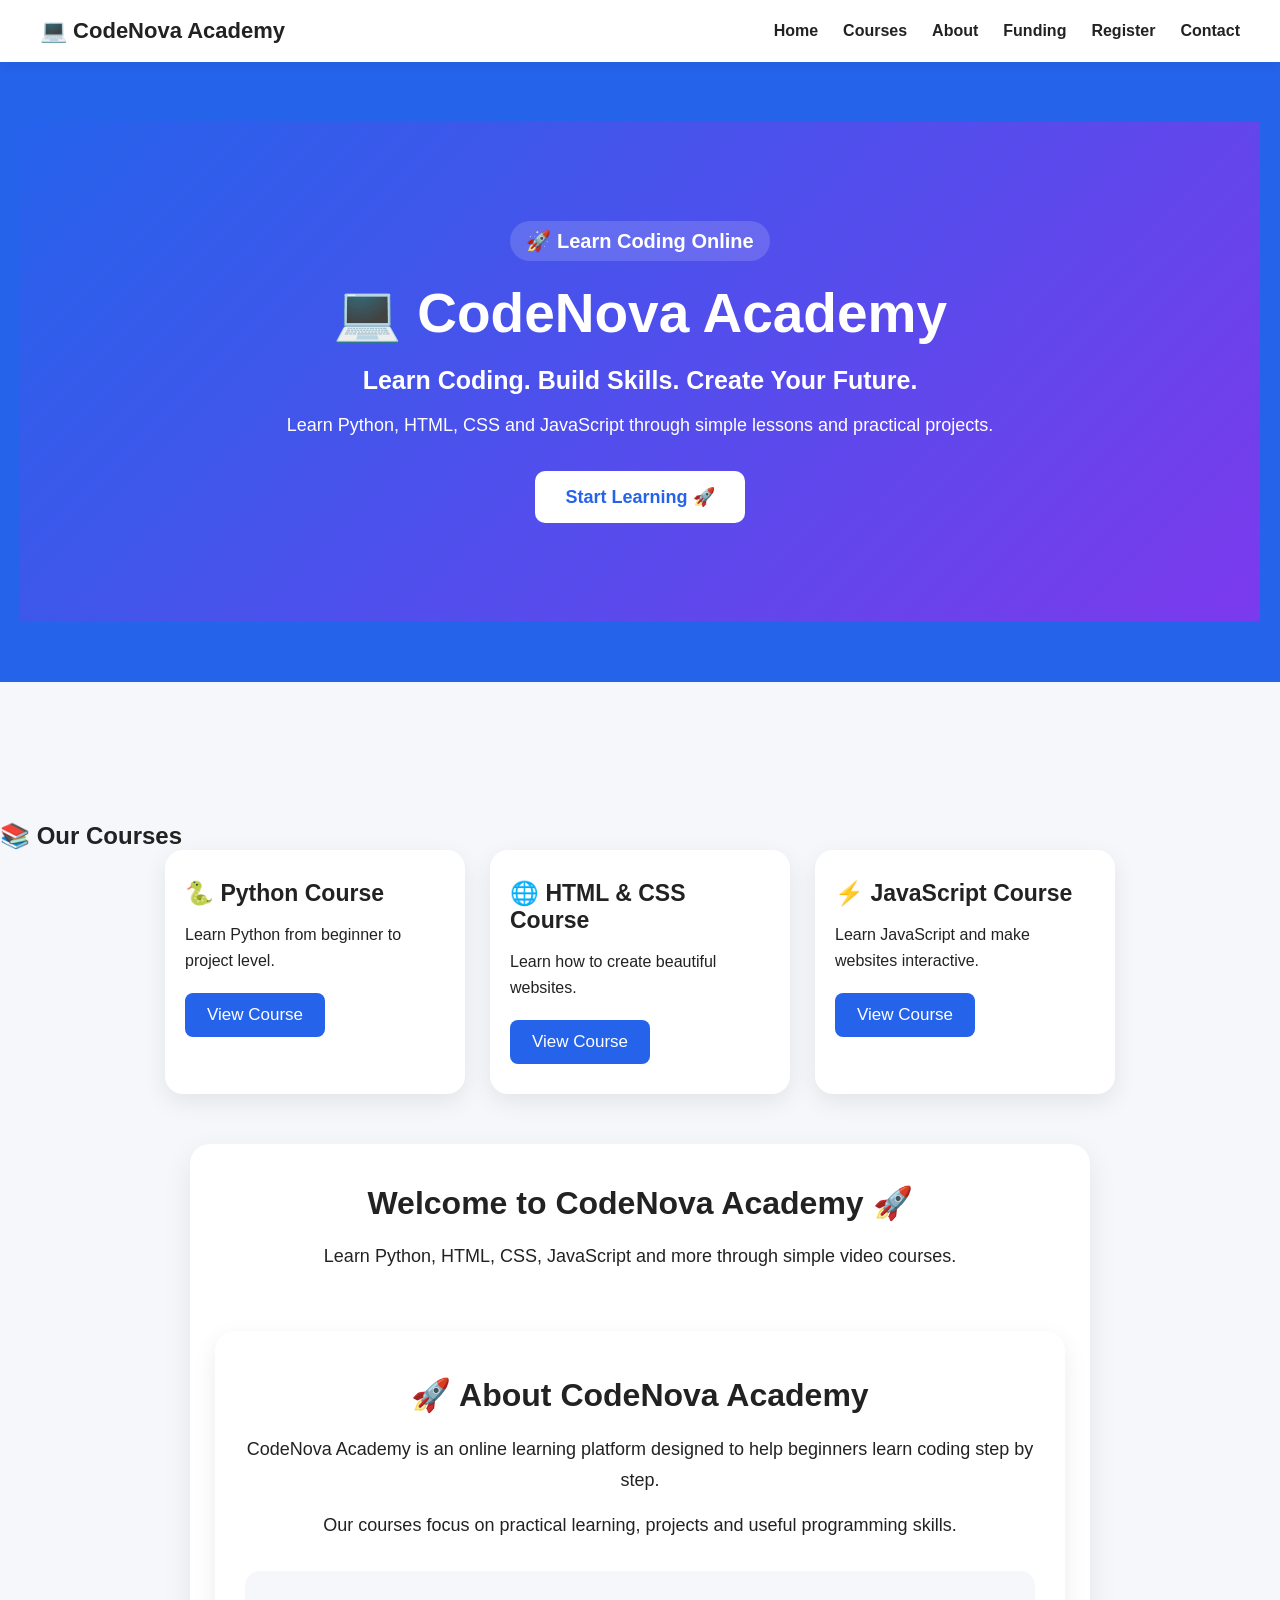
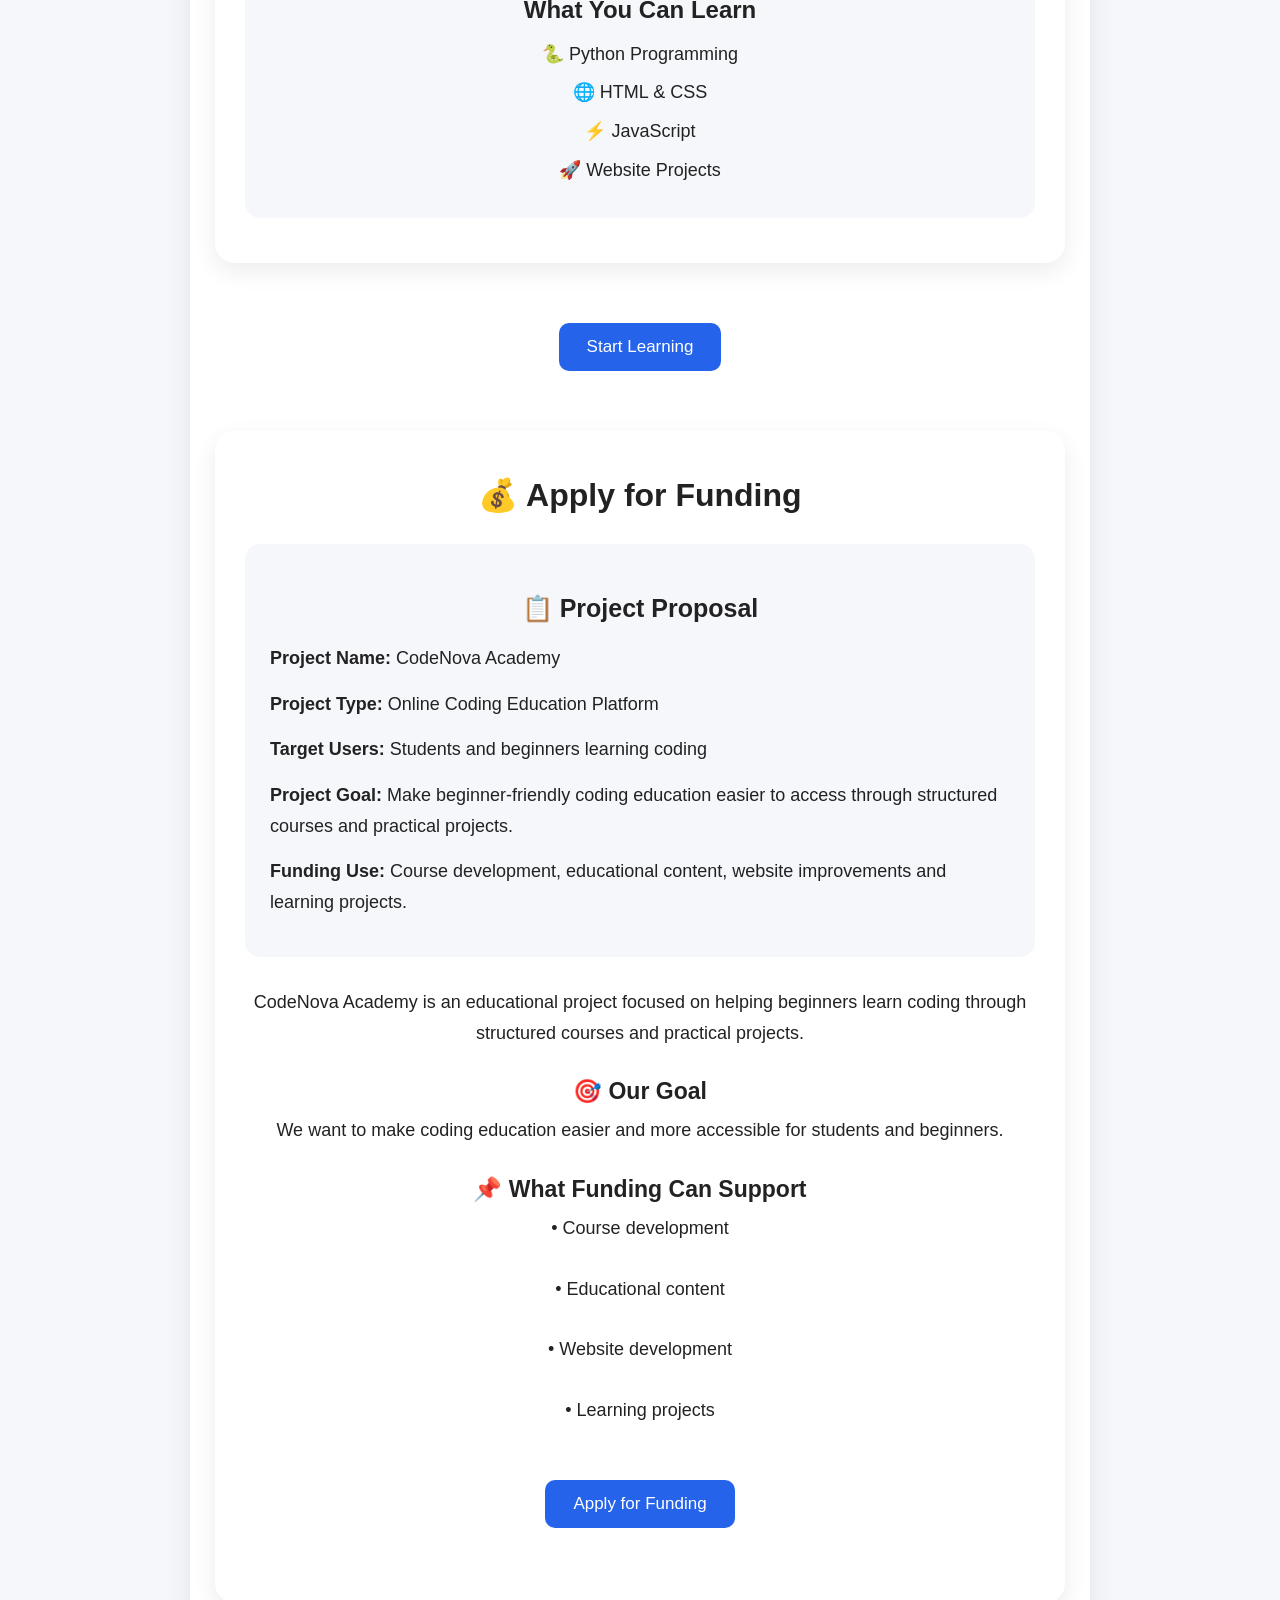
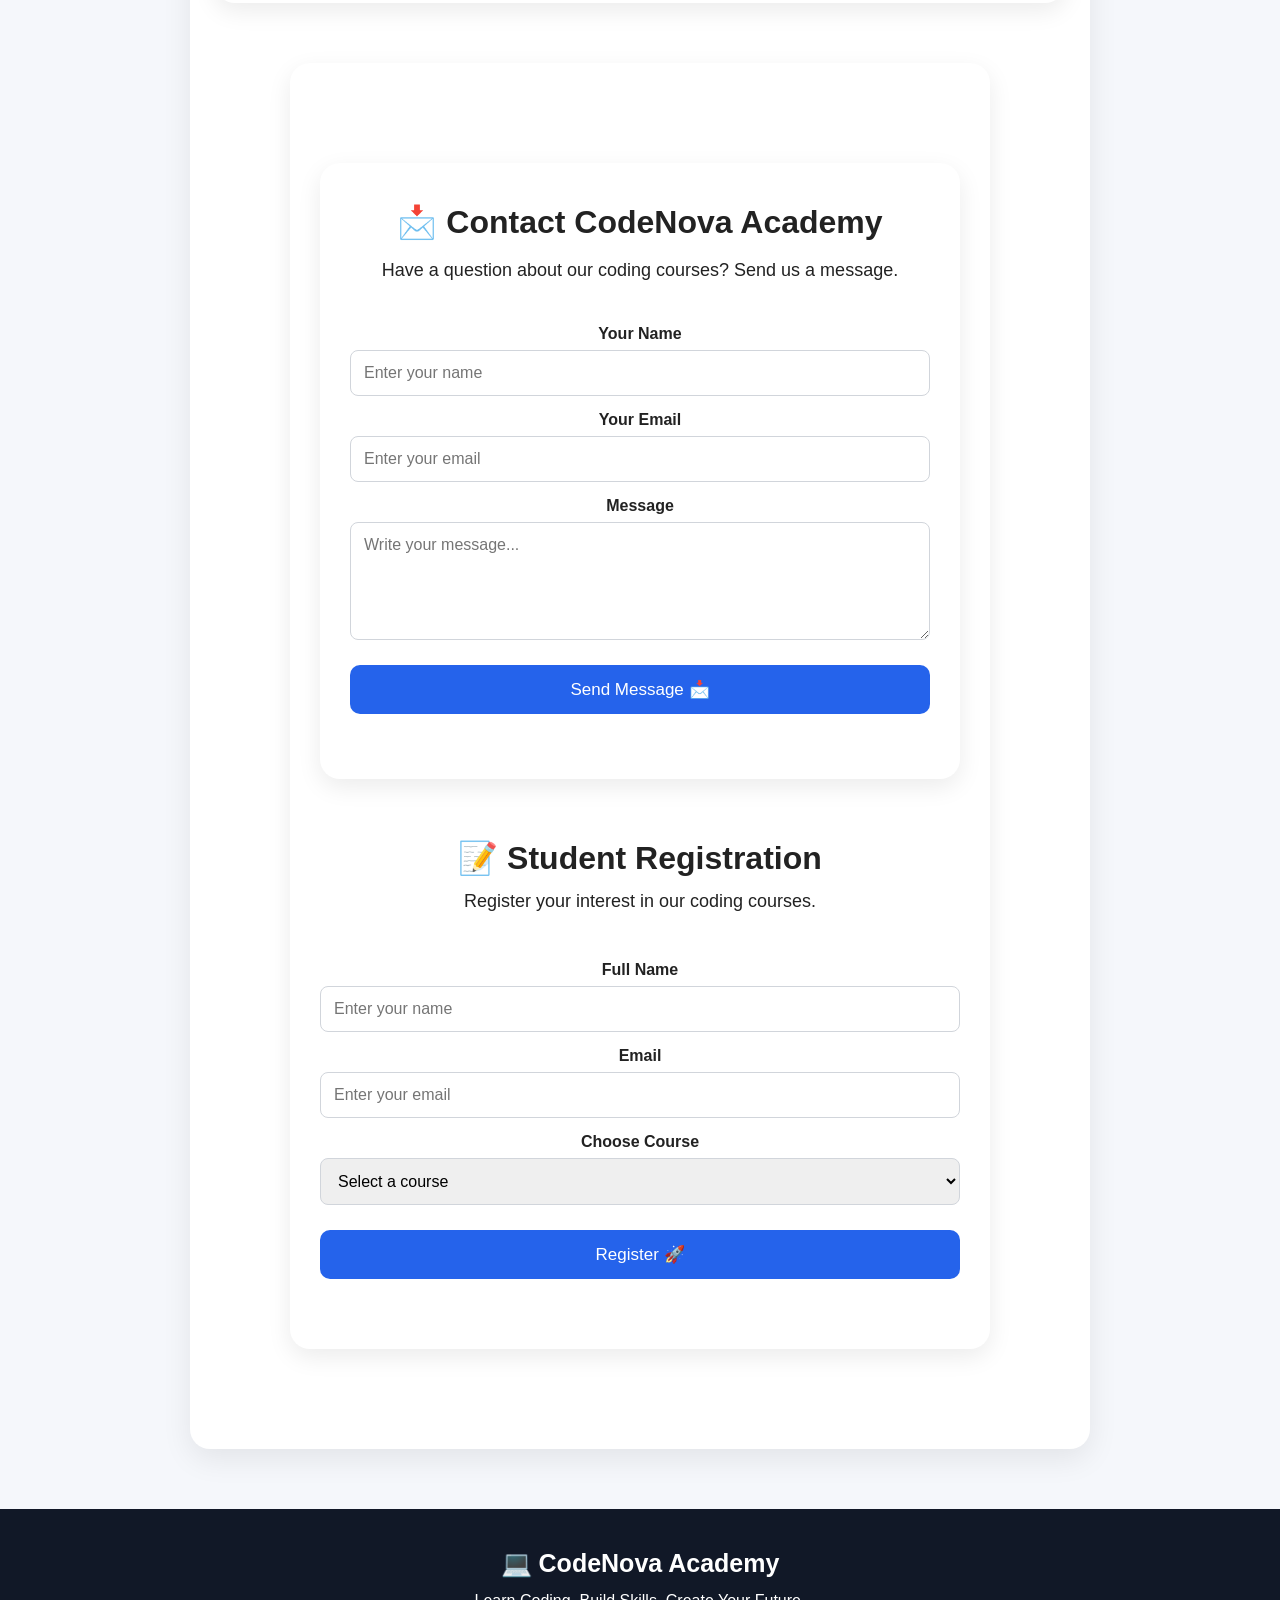
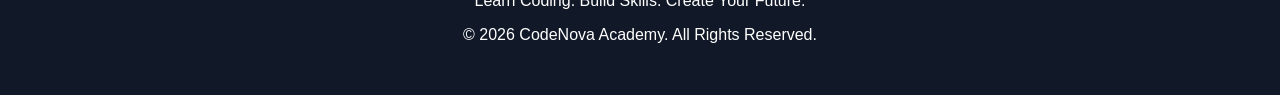
==== index.html @ 5b72363b "Add files via upload" ====
<!DOCTYPE html>
<html lang="en">
<head>
    <meta charset="UTF-8">
    <meta name="viewport" content="width=device-width, initial-scale=1.0">

    <title>CodeNova Academy</title>

    <link rel="stylesheet" href="style.css">
</head>
<nav class="navbar">
    <div class="logo">💻 CodeNova Academy</div>

    <div class="nav-links">
        <a href="index.html">Home</a>
        <a href="#courses">Courses</a>
        <a href="#about">About</a>
        <a href="#funding">Funding</a>
        <a href="#registration">Register</a>
        <a href="#contact">Contact</a>
    </div>
</nav>
<body>

    <header>
        <header class="hero">
    <div class="hero-content">

        <p class="hero-badge">🚀 Learn Coding Online</p>

        <h1>💻 CodeNova Academy</h1>

        <p class="hero-title">
            Learn Coding. Build Skills. Create Your Future.
        </p>

        <p class="hero-text">
            Learn Python, HTML, CSS and JavaScript
            through simple lessons and practical projects.
        </p>

        <a href="#courses">
            <button>Start Learning 🚀</button>
        </a>

    </div>
</header>
    </header>
<section class="courses" id="courses"></section>
    <h2>📚 Our Courses</h2>

    <div class="course-container">

  <div class="course-card">
    <h3>🐍 Python Course</h3>
    <p>Learn Python from beginner to project level.</p>

    <a href="python.html">
        <button>View Course</button>
    </a>
</div>
<div class="course-card">
    <h3>🌐 HTML & CSS Course</h3>
    <p>Learn how to create beautiful websites.</p>

    <a href="html-css.html">
        <button>View Course</button>
    </a>
</div>

  <div class="course-card">
    <h3>⚡ JavaScript Course</h3>
    <p>Learn JavaScript and make websites interactive.</p>

    <a href="javascript.html">
        <button>View Course</button>
    </a>
</div>

    </div>
</section>
    <main>
        <h2>Welcome to CodeNova Academy 🚀</h2>

        <p>
            Learn Python, HTML, CSS, JavaScript and more
            through simple video courses.
        </p>
<section class="about" id="about">

    <h2>🚀 About CodeNova Academy</h2>

    <p>
        CodeNova Academy is an online learning platform
        designed to help beginners learn coding step by step.
    </p>

    <p>
        Our courses focus on practical learning, projects
        and useful programming skills.
    </p>

    <div class="about-box">
        <h3>What You Can Learn</h3>

        <p>🐍 Python Programming</p>
        <p>🌐 HTML & CSS</p>
        <p>⚡ JavaScript</p>
        <p>🚀 Website Projects</p>
    </div>

</section>
        <button>Start Learning</button>
        <section class="funding" id="funding">

    <h2>💰 Apply for Funding</h2>
<div class="funding-box">
    <h3>📋 Project Proposal</h3>

    <p><strong>Project Name:</strong> CodeNova Academy</p>

    <p><strong>Project Type:</strong> Online Coding Education Platform</p>

    <p><strong>Target Users:</strong> Students and beginners learning coding</p>

    <p><strong>Project Goal:</strong> Make beginner-friendly coding education
    easier to access through structured courses and practical projects.</p>

    <p><strong>Funding Use:</strong> Course development, educational content,
    website improvements and learning projects.</p>
</div>
    <p>
        CodeNova Academy is an educational project focused on
        helping beginners learn coding through structured courses
        and practical projects.
    </p>

    <h3>🎯 Our Goal</h3>

    <p>
        We want to make coding education easier and more accessible
        for students and beginners.
    </p>

    <h3>📌 What Funding Can Support</h3>

    <p>• Course development</p>
    <p>• Educational content</p>
    <p>• Website development</p>
    <p>• Learning projects</p>

    <button onclick="showFundingMessage()">
        Apply for Funding
    </button>

    <p id="fundingMessage"></p>

</section>
<section class="registration" id="registration">
<section class="contact" id="contact">
    <h2>📩 Contact CodeNova Academy</h2>

    <p>
        Have a question about our coding courses?
        Send us a message.
    </p>

    <form id="contactForm">

        <label for="contactName">Your Name</label>
        <input type="text" id="contactName" placeholder="Enter your name" required>

        <label for="contactEmail">Your Email</label>
        <input type="email" id="contactEmail" placeholder="Enter your email" required>

        <label for="contactMessage">Message</label>
        <textarea id="contactMessage" rows="5"
            placeholder="Write your message..." required></textarea>

        <button type="submit">Send Message 📩</button>

    </form>

    <p id="contactMessageStatus"></p>
</section>
    <h2>📝 Student Registration</h2>

    <p>Register your interest in our coding courses.</p>

    <form id="registrationForm">

        <label for="studentName">Full Name</label>
        <input type="text" id="studentName" placeholder="Enter your name" required>

        <label for="studentEmail">Email</label>
        <input type="email" id="studentEmail" placeholder="Enter your email" required>

        <label for="courseSelect">Choose Course</label>

        <select id="courseSelect" required>
            <option value="">Select a course</option>
            <option value="Python">Python Course</option>
            <option value="HTML CSS">HTML & CSS Course</option>
            <option value="JavaScript">JavaScript Course</option>
        </select>

        <button type="submit">Register 🚀</button>

    </form>

    <p id="registrationMessage"></p>

</section>
    </main>
<script src="script.js"></script>
<footer class="footer">
    <h3>💻 CodeNova Academy</h3>

    <p>Learn Coding. Build Skills. Create Your Future.</p>

    <p>© 2026 CodeNova Academy. All Rights Reserved.</p>
</footer>
</body>

</html>
---- style.css ----
* {
    margin: 0;
    padding: 0;
    box-sizing: border-box;
}

body {
    font-family: Arial, sans-serif;
    background: #f5f7fb;
    color: #222;
}

header {
    background: #2563eb;
    color: white;
    text-align: center;
    padding: 60px 20px;
}

header h1 {
    font-size: 42px;
    margin-bottom: 15px;
}

header p {
    font-size: 20px;
}

main {
    max-width: 900px;
    margin: 50px auto;
    padding: 40px 25px;
    text-align: center;
    background: white;
    border-radius: 20px;
    box-shadow: 0 10px 30px rgba(0,0,0,0.08);
}

main h2 {
    font-size: 32px;
    margin-bottom: 20px;
}

main p {
    font-size: 18px;
    line-height: 1.6;
    margin-bottom: 30px;
}

button {
    border: none;
    background: #2563eb;
    color: white;
    padding: 14px 28px;
    border-radius: 10px;
    font-size: 17px;
    cursor: pointer;
}

button:hover {
    background: #1d4ed8;
}.courses {
    max-width: 1100px;
    margin: 50px auto;
    padding: 20px;
    text-align: center;
}

.courses h2 {
    font-size: 35px;
    margin-bottom: 30px;
}

.course-container {
    display: flex;
    gap: 25px;
    justify-content: center;
    flex-wrap: wrap;
}

.course-card {
    background: white;
    width: 300px;
    padding: 30px 20px;
    border-radius: 18px;
    box-shadow: 0 8px 25px rgba(0, 0, 0, 0.08);
}

.course-card h3 {
    font-size: 23px;
    margin-bottom: 15px;
}

.course-card p {
    line-height: 1.6;
    margin-bottom: 20px;
}

.course-card button {
    background: #2563eb;
    color: white;
    border: none;
    padding: 12px 22px;
    border-radius: 8px;
    cursor: pointer;
}

.course-card button:hover {
    background: #1d4ed8;
}.navbar {
    display: flex;
    justify-content: space-between;
    align-items: center;
    padding: 18px 40px;
    background: white;
    box-shadow: 0 2px 10px rgba(0, 0, 0, 0.08);
    position: sticky;
    top: 0;
    z-index: 1000;
}

.logo {
    font-size: 22px;
    font-weight: bold;
}

.nav-links {
    display: flex;
    gap: 25px;
}

.nav-links a {
    text-decoration: none;
    color: #222;
    font-weight: bold;
}

.nav-links a:hover {
    color: #2563eb;
}.about {
    max-width: 900px;
    margin: 60px auto;
    padding: 45px 30px;
    text-align: center;
    background: white;
    border-radius: 20px;
    box-shadow: 0 8px 25px rgba(0, 0, 0, 0.08);
}

.about h2 {
    font-size: 32px;
    margin-bottom: 20px;
}

.about p {
    font-size: 18px;
    line-height: 1.7;
    margin-bottom: 15px;
}

.about-box {
    margin-top: 30px;
    padding: 25px;
    background: #f5f7fb;
    border-radius: 15px;
}

.about-box h3 {
    font-size: 24px;
    margin-bottom: 15px;
}

.about-box p {
    margin: 8px 0;
}.funding {
    max-width: 900px;
    margin: 60px auto;
    padding: 45px 30px;
    text-align: center;
    background: white;
    border-radius: 20px;
    box-shadow: 0 8px 25px rgba(0, 0, 0, 0.08);
}

.funding h2 {
    font-size: 32px;
    margin-bottom: 20px;
}

.funding h3 {
    font-size: 23px;
    margin-top: 25px;
    margin-bottom: 10px;
}

.funding p {
    font-size: 18px;
    line-height: 1.7;
}

.funding button {
    margin-top: 25px;
}.footer {
    margin-top: 60px;
    padding: 40px 20px;
    text-align: center;
    background: #111827;
    color: white;
}

.footer h3 {
    font-size: 25px;
    margin-bottom: 10px;
}

.footer p {
    margin: 8px 0;
    line-height: 1.6;
}.hero {
    min-height: 500px;
    display: flex;
    justify-content: center;
    align-items: center;
    text-align: center;
    padding: 60px 20px;
    background: linear-gradient(135deg, #2563eb, #7c3aed);
    color: white;
}

.hero-content {
    max-width: 800px;
}

.hero-badge {
    display: inline-block;
    padding: 8px 16px;
    border-radius: 20px;
    background: rgba(255, 255, 255, 0.15);
    margin-bottom: 20px;
    font-weight: bold;
}

.hero h1 {
    font-size: 55px;
    margin-bottom: 20px;
}

.hero-title {
    font-size: 25px;
    font-weight: bold;
    margin-bottom: 15px;
}

.hero-text {
    font-size: 18px;
    line-height: 1.7;
    margin-bottom: 30px;
}

.hero button {
    background: white;
    color: #2563eb;
    border: none;
    padding: 15px 30px;
    border-radius: 10px;
    font-size: 18px;
    font-weight: bold;
    cursor: pointer;
}

.hero button:hover {
    transform: translateY(-2px);
}.registration {
    max-width: 700px;
    margin: 60px auto;
    padding: 40px 30px;
    background: white;
    border-radius: 20px;
    box-shadow: 0 8px 25px rgba(0, 0, 0, 0.08);
}

.registration h2 {
    text-align: center;
    font-size: 32px;
    margin-bottom: 10px;
}

.registration > p {
    text-align: center;
    margin-bottom: 30px;
    line-height: 1.6;
}

.registration form {
    display: flex;
    flex-direction: column;
}

.registration label {
    margin-top: 15px;
    margin-bottom: 7px;
    font-weight: bold;
}

.registration input,
.registration select {
    padding: 13px;
    border: 1px solid #d1d5db;
    border-radius: 8px;
    font-size: 16px;
}

.registration button {
    margin-top: 25px;
}

#registrationMessage {
    margin-top: 20px;
    text-align: center;
    font-weight: bold;
}@media (max-width: 700px) {
.contact {
    margin: 30px 15px;
    padding: 30px 20px;
}

.contact h2 {
    font-size: 27px;
}

.contact input,
.contact textarea {
    width: 100%;
}
    .navbar {
        flex-direction: column;
        gap: 15px;
        padding: 18px 15px;
    }

    .nav-links {
        flex-wrap: wrap;
        justify-content: center;
        gap: 15px;
    }

    .hero {
        padding: 50px 15px;
    }

    .hero h1 {
        font-size: 38px;
    }

    .hero-title {
        font-size: 21px;
    }

    .hero-text {
        font-size: 16px;
    }

    main {
        margin: 30px 15px;
    }

    .course-card {
        width: 100%;
    }

    .about,
    .funding,
    .registration {
        margin: 30px 15px;
        padding: 30px 20px;
    }

}.course-info {
    max-width: 700px;
    margin: 30px auto;
    padding: 30px;
    background: #f5f7fb;
    border-radius: 15px;
    text-align: left;
}

.course-info h3 {
    font-size: 24px;
    margin-bottom: 20px;
}

.course-info p {
    margin: 10px 0;
    font-size: 17px;
}.contact {
    max-width: 700px;
    margin: 60px auto;
    padding: 40px 30px;
    background: white;
    border-radius: 20px;
    box-shadow: 0 8px 25px rgba(0, 0, 0, 0.08);
}

.contact h2 {
    text-align: center;
    font-size: 32px;
    margin-bottom: 15px;
}

.contact > p {
    text-align: center;
    line-height: 1.6;
    margin-bottom: 25px;
}

.contact form {
    display: flex;
    flex-direction: column;
}

.contact label {
    margin-top: 15px;
    margin-bottom: 7px;
    font-weight: bold;
}

.contact input,
.contact textarea {
    padding: 13px;
    border: 1px solid #d1d5db;
    border-radius: 8px;
    font-size: 16px;
    font-family: Arial, sans-serif;
}

.contact button {
    margin-top: 25px;
}

#contactMessageStatus {
    margin-top: 20px;
    text-align: center;
    font-weight: bold;
}/* Professional Design */

html {
    scroll-behavior: smooth;
}

section {
    scroll-margin-top: 80px;
}

.course-card {
    transition: transform 0.3s ease, box-shadow 0.3s ease;
}

.course-card:hover {
    transform: translateY(-8px);
    box-shadow: 0 15px 30px rgba(0, 0, 0, 0.12);
}

button {
    transition: transform 0.2s ease, background 0.2s ease;
}

button:hover {
    transform: translateY(-2px);
}

.nav-links a {
    transition: color 0.2s ease;
}.funding-box {
    margin: 30px 0;
    padding: 25px;
    background: #f5f7fb;
    border-radius: 15px;
    text-align: left;
}

.funding-box h3 {
    text-align: center;
    font-size: 25px;
    margin-bottom: 20px;
}

.funding-box p {
    margin-bottom: 15px;
    line-height: 1.7;
}
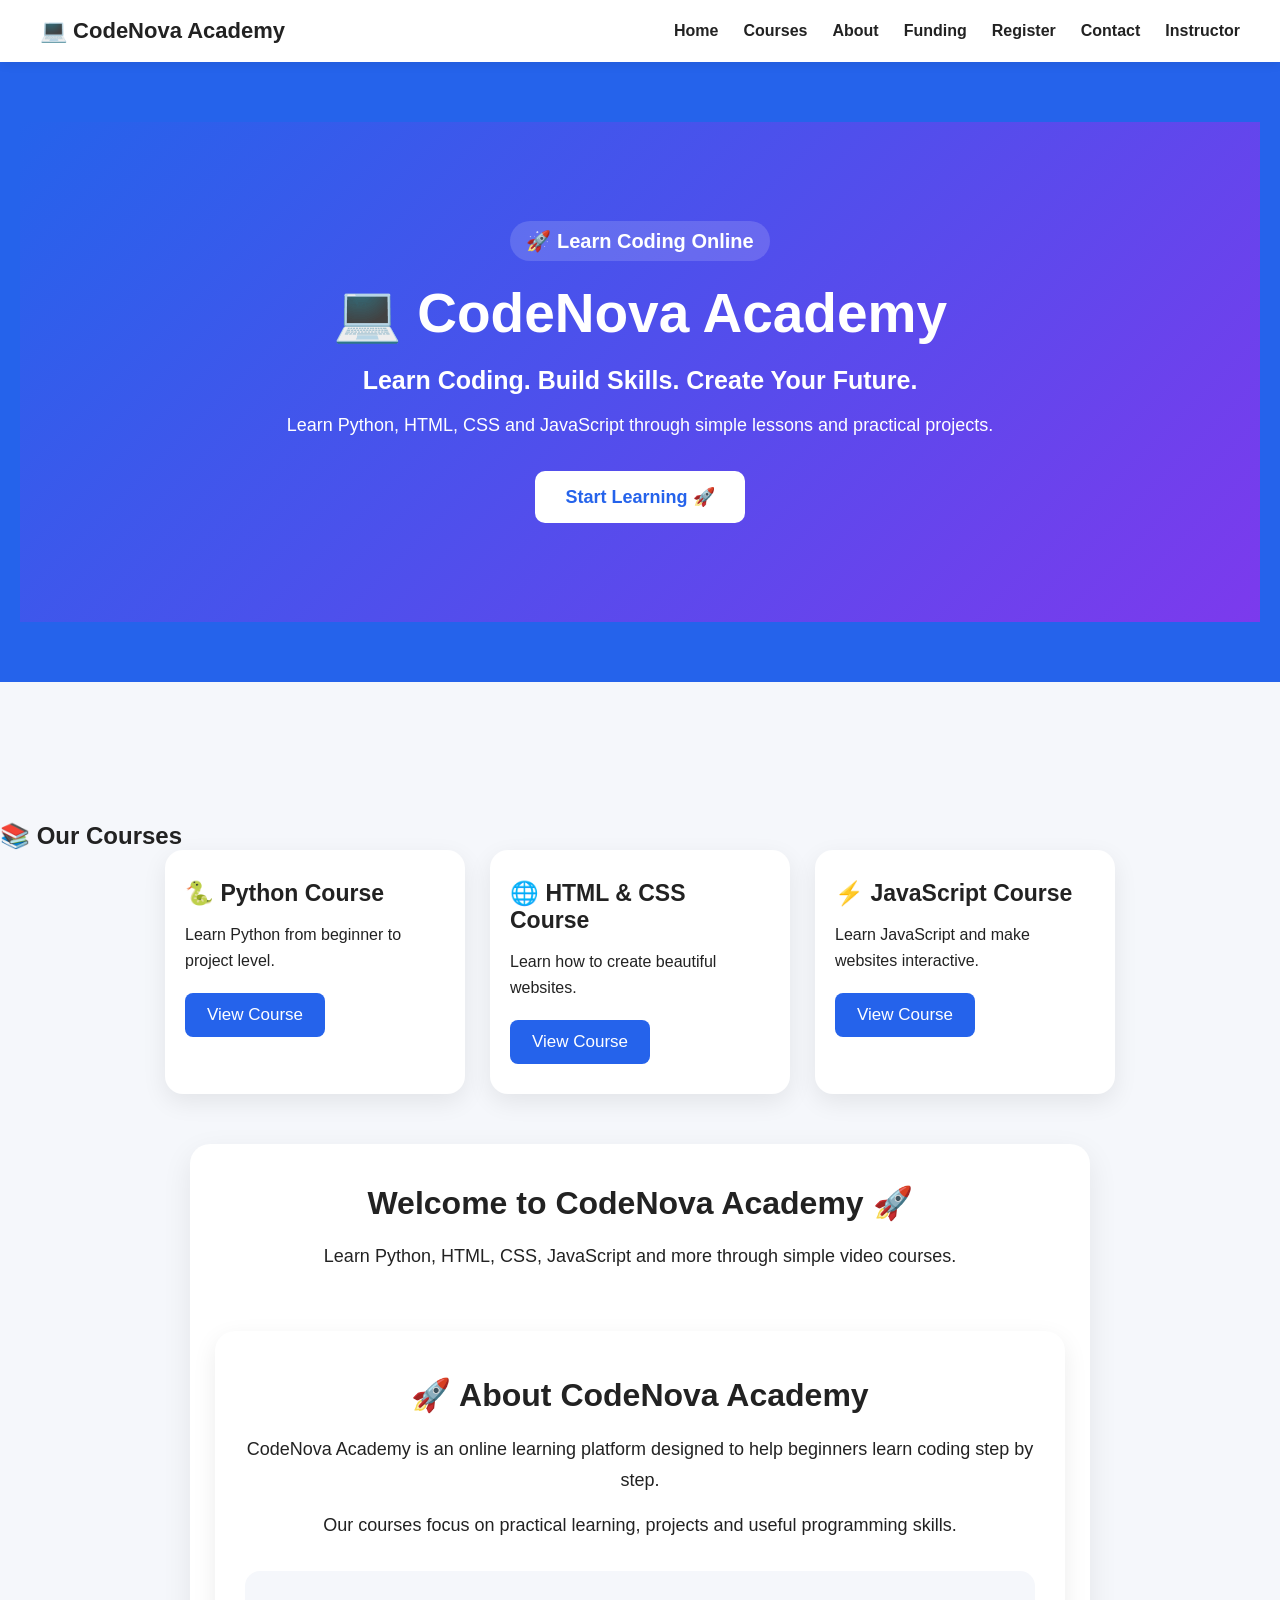
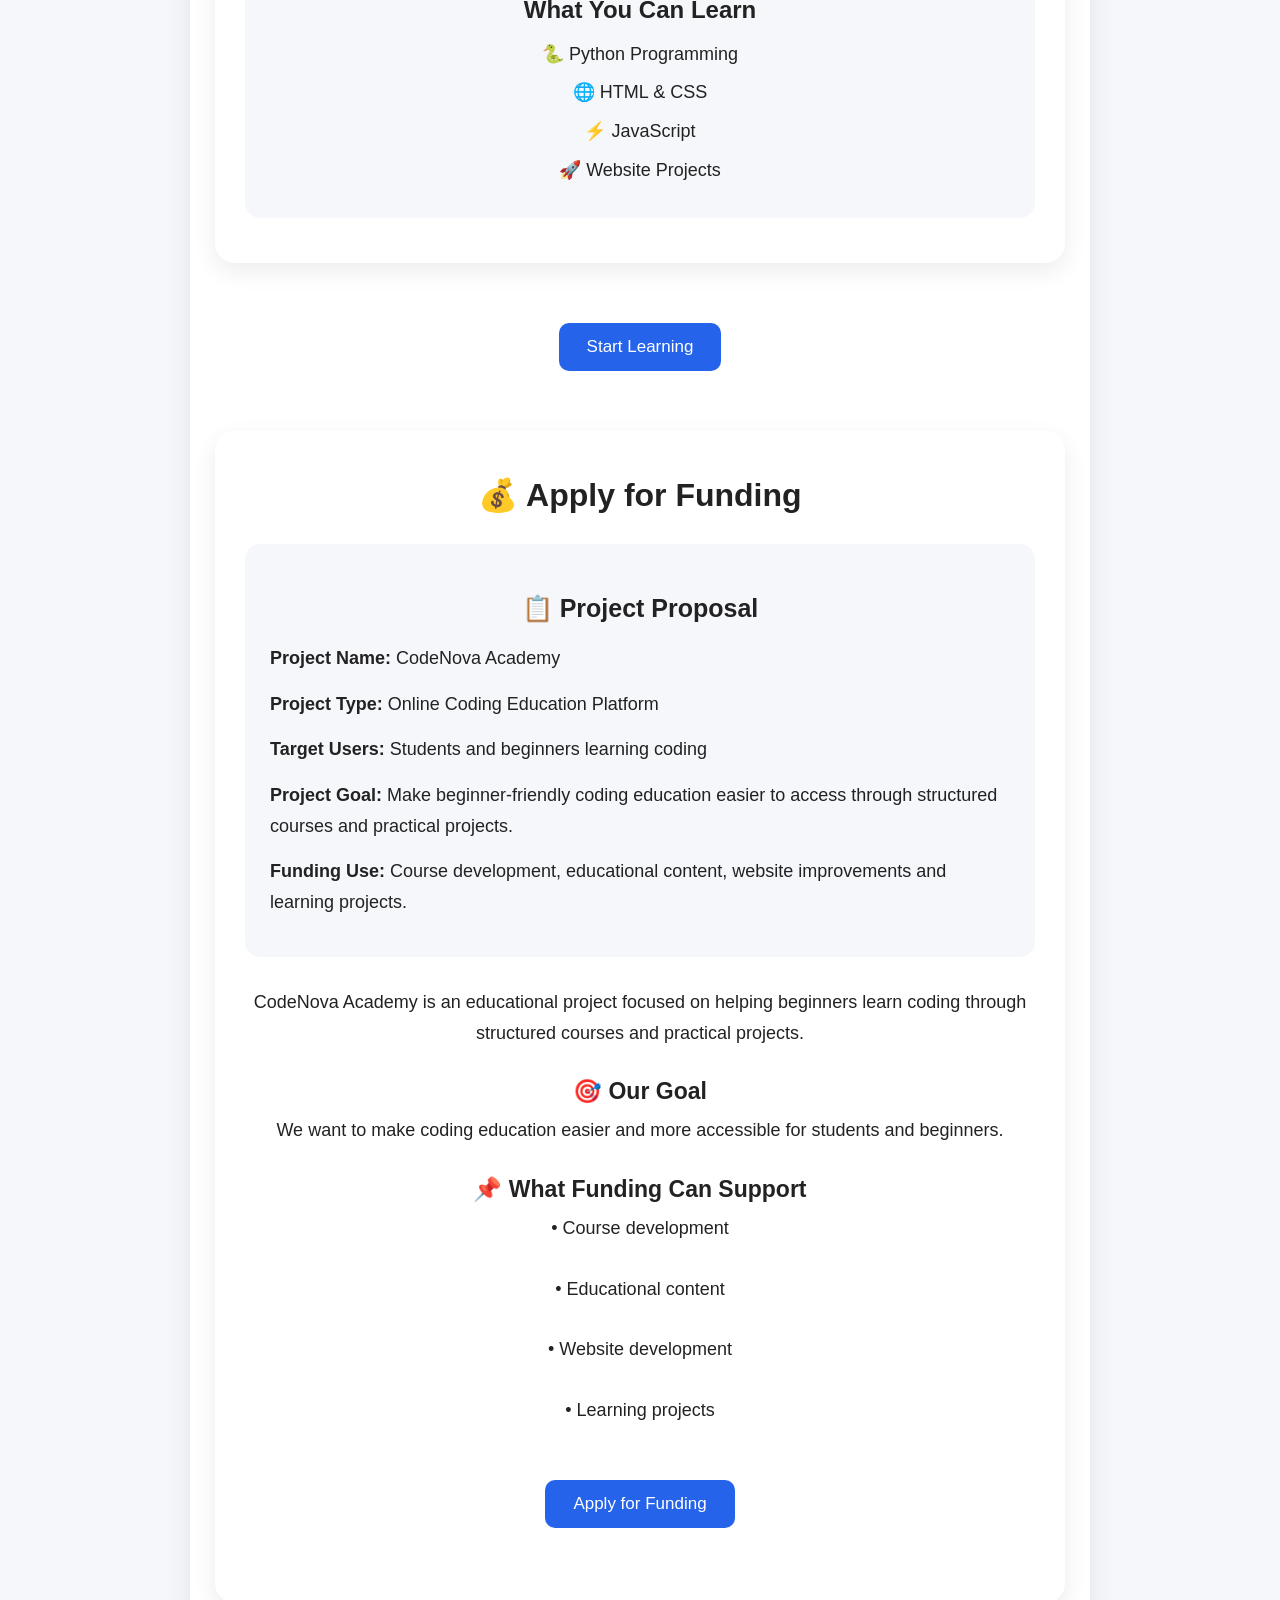
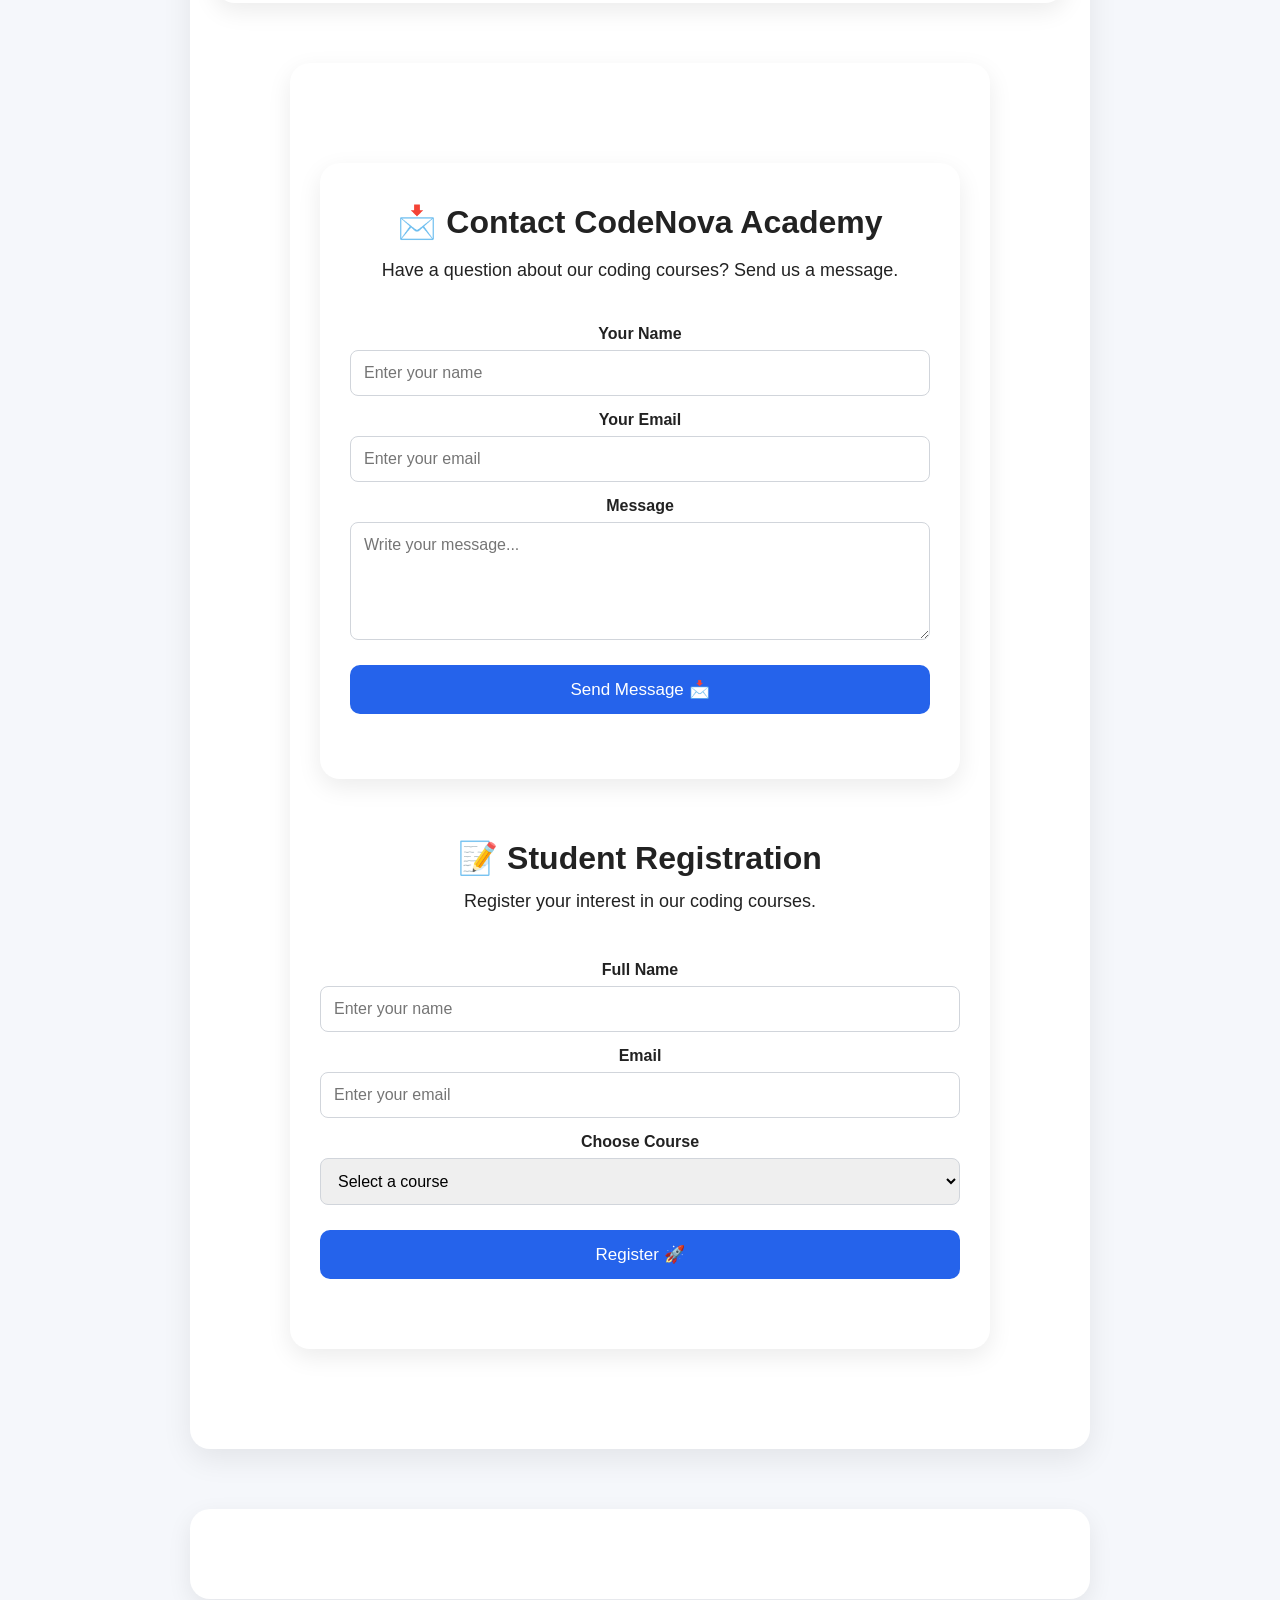
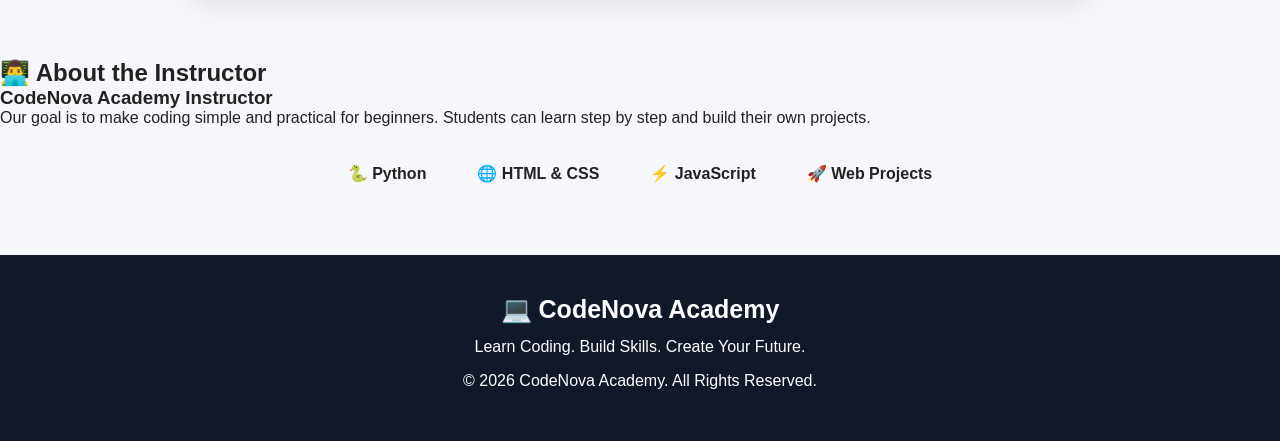
==== commit faf7e4cc: "Add files via upload" ====
--- a/index.html
+++ b/index.html
@@ -18,6 +18,7 @@
         <a href="#funding">Funding</a>
         <a href="#registration">Register</a>
         <a href="#contact">Contact</a>
+        <a href="#instructor">Instructor</a>
     </div>
 </nav>
 <body>
@@ -211,7 +212,24 @@
     <p id="registrationMessage"></p>
 
 </section>
-    </main>
+</main>  
+<section class="instructor" id="instructor"></section>
+    <h2>👨‍💻 About the Instructor</h2>
+
+    <h3>CodeNova Academy Instructor</h3>
+
+    <p>
+        Our goal is to make coding simple and practical for beginners.
+        Students can learn step by step and build their own projects.
+    </p>
+
+    <div class="instructor-box">
+        <p>🐍 Python</p>
+        <p>🌐 HTML & CSS</p>
+        <p>⚡ JavaScript</p>
+        <p>🚀 Web Projects</p>
+    </div>
+</section>
 <script src="script.js"></script>
 <footer class="footer">
     <h3>💻 CodeNova Academy</h3>
--- a/style.css
+++ b/style.css
@@ -487,4 +487,42 @@
 .funding-box p {
     margin-bottom: 15px;
     line-height: 1.7;
+}.instructor {
+    max-width: 900px;
+    margin: 60px auto;
+    padding: 45px 30px;
+    text-align: center;
+    background: white;
+    border-radius: 20px;
+    box-shadow: 0 8px 25px rgba(0, 0, 0, 0.08);
+}
+
+.instructor h2 {
+    font-size: 32px;
+    margin-bottom: 15px;
+}
+
+.instructor h3 {
+    font-size: 24px;
+    margin-bottom: 15px;
+}
+
+.instructor > p {
+    font-size: 18px;
+    line-height: 1.7;
+}
+
+.instructor-box {
+    display: flex;
+    justify-content: center;
+    gap: 15px;
+    flex-wrap: wrap;
+    margin-top: 25px;
+}
+
+.instructor-box p {
+    padding: 12px 18px;
+    background: #f5f7fb;
+    border-radius: 10px;
+    font-weight: bold;
 }
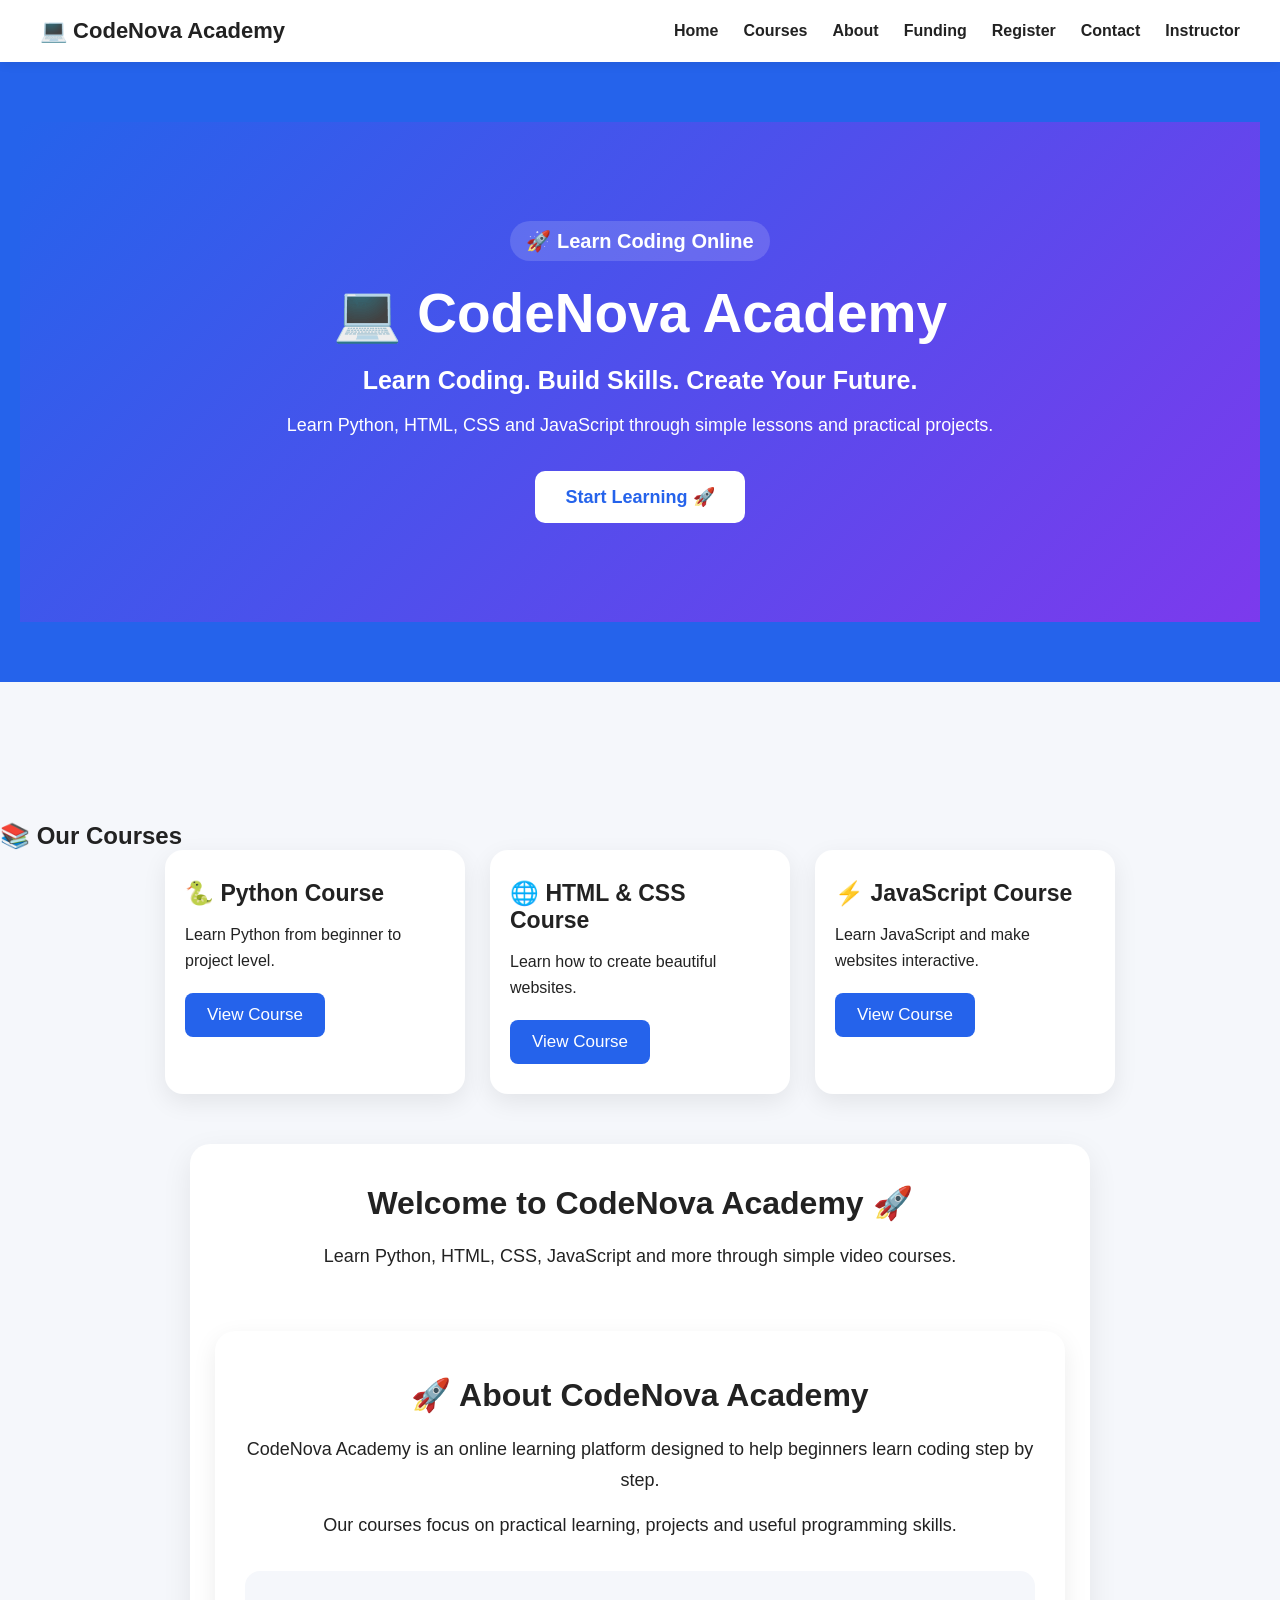
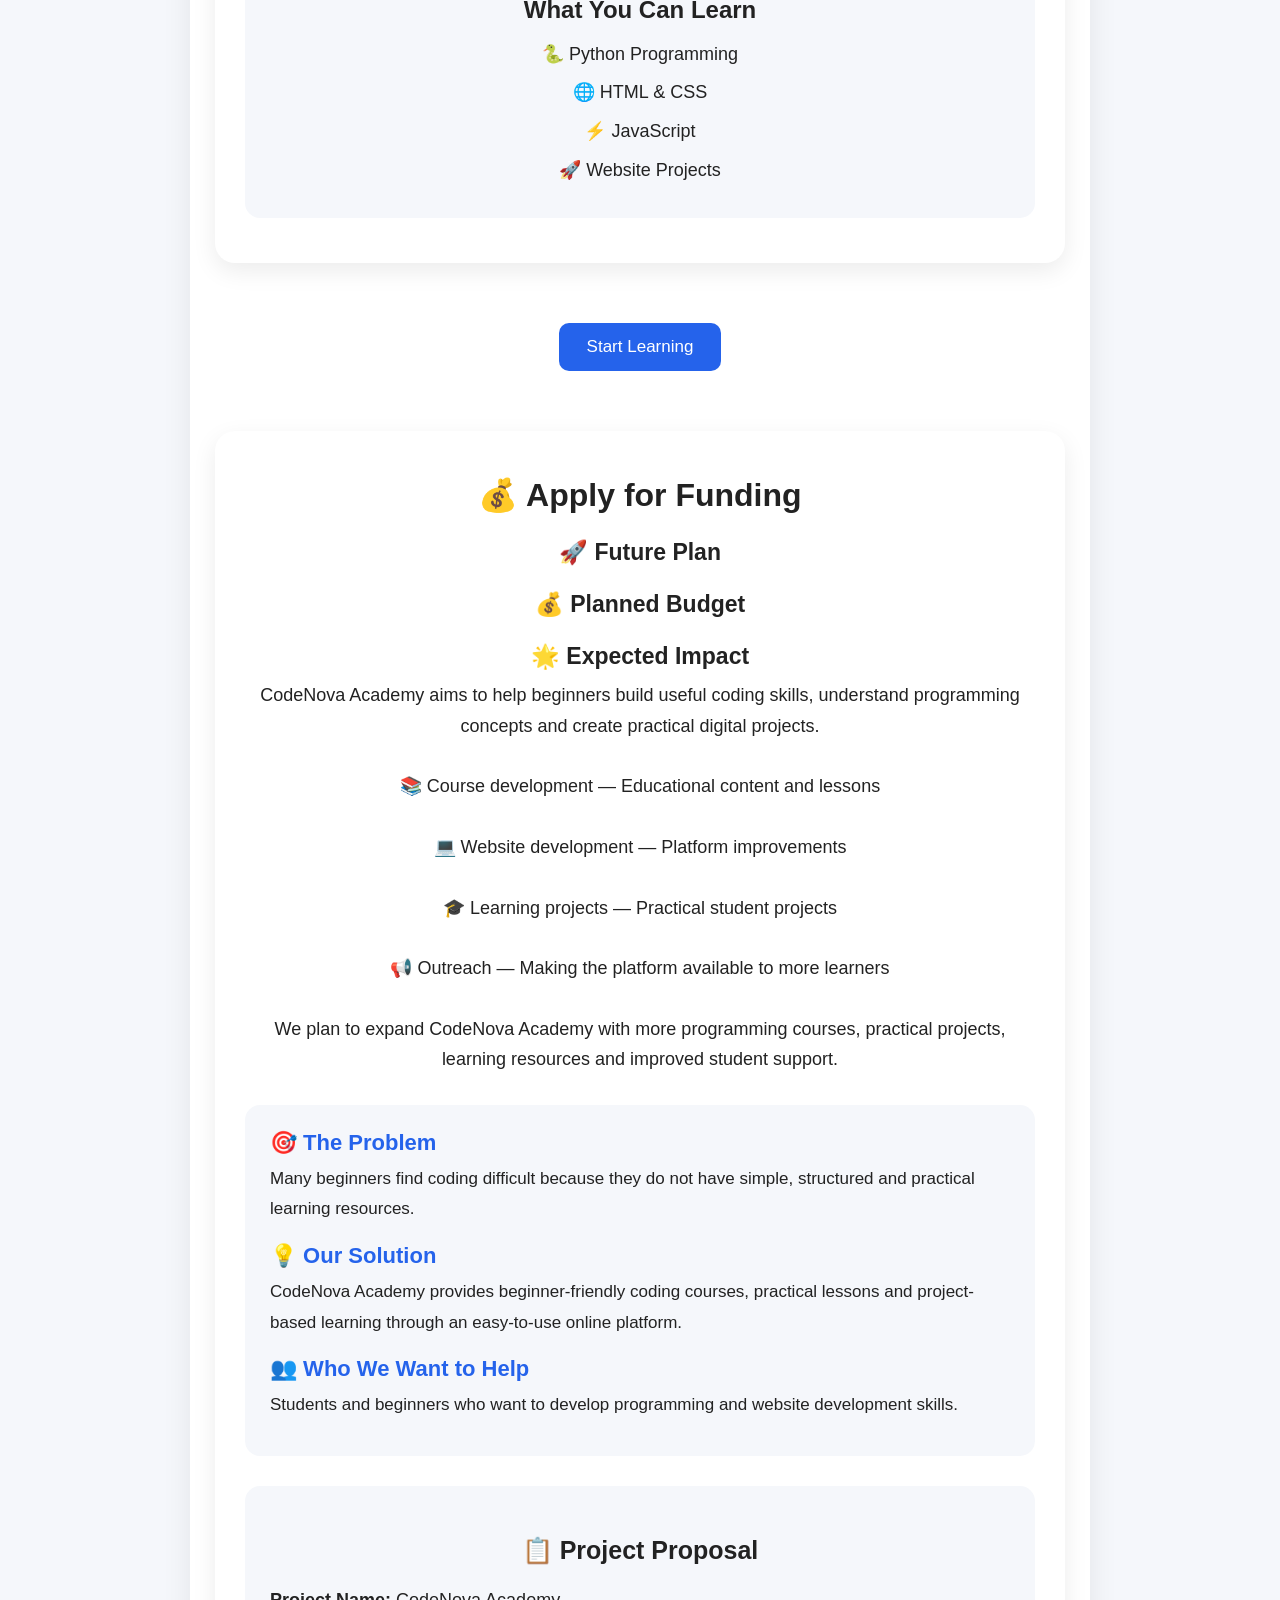
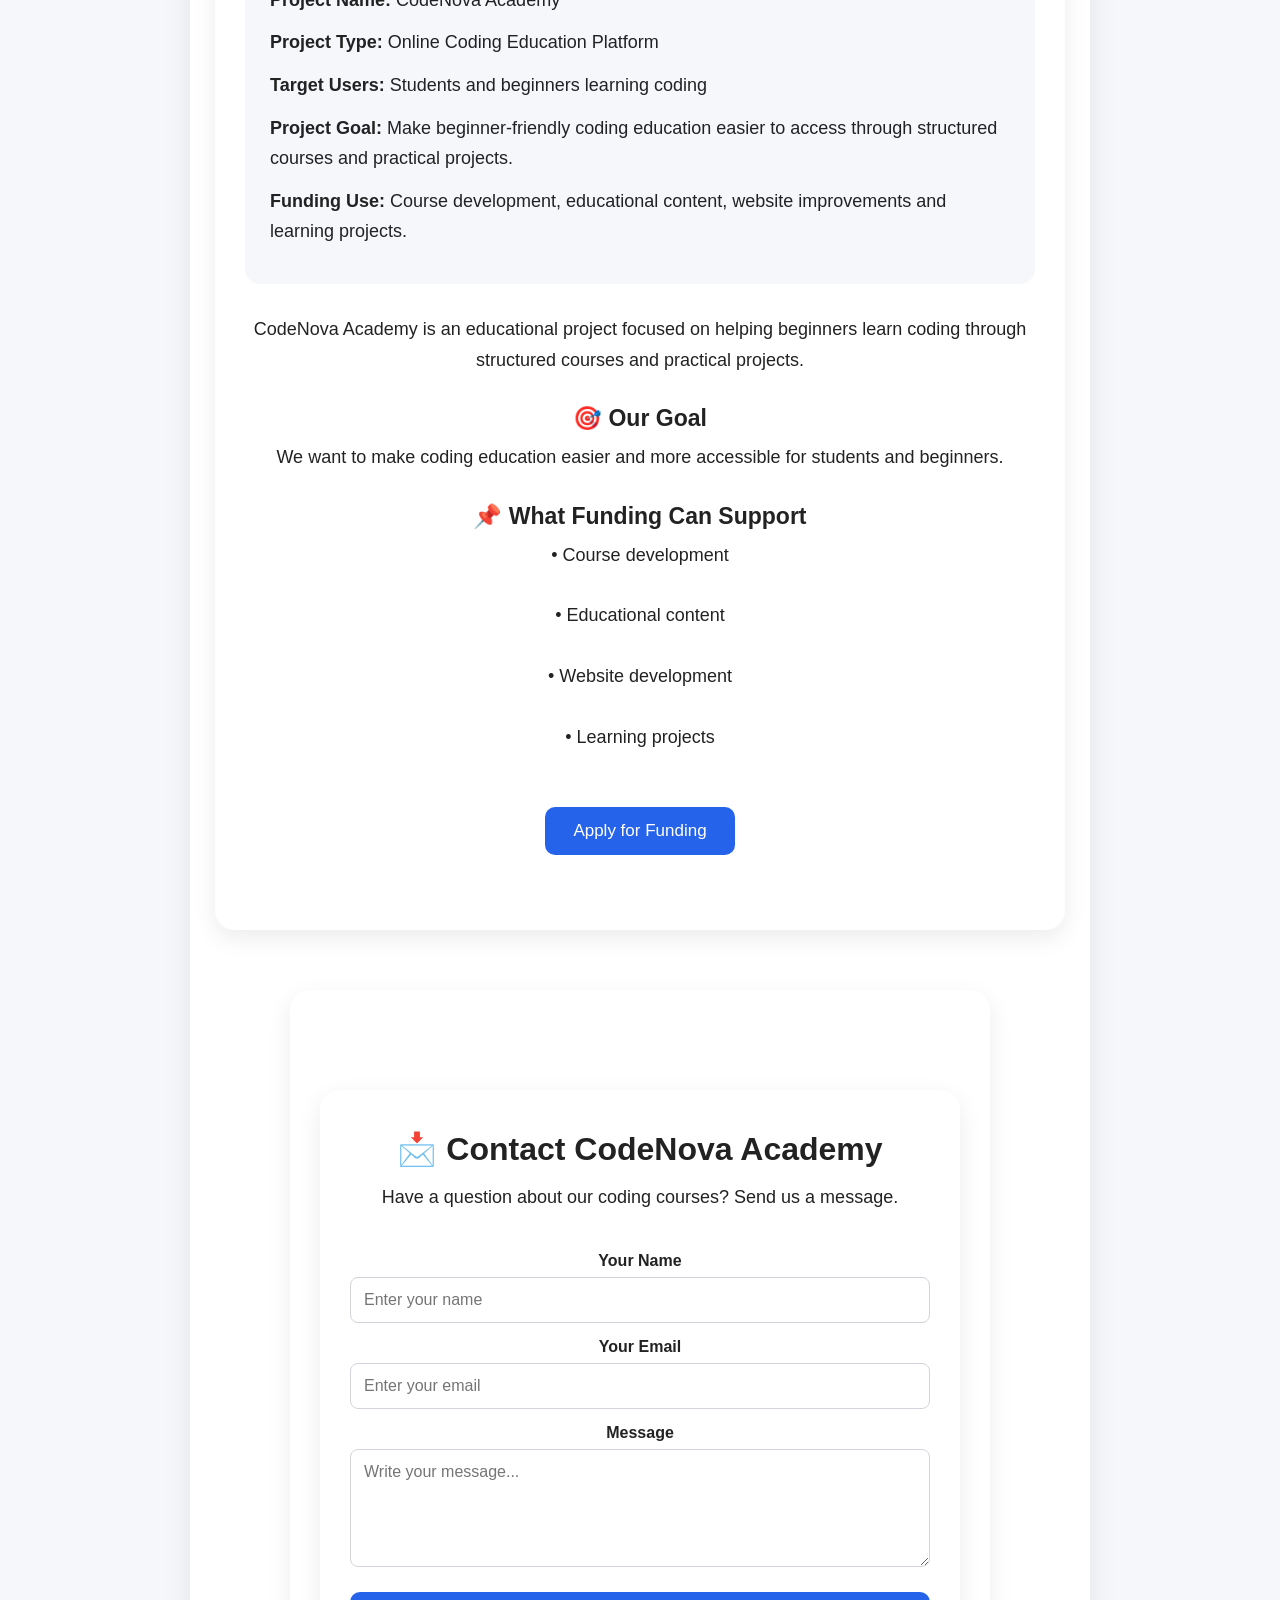
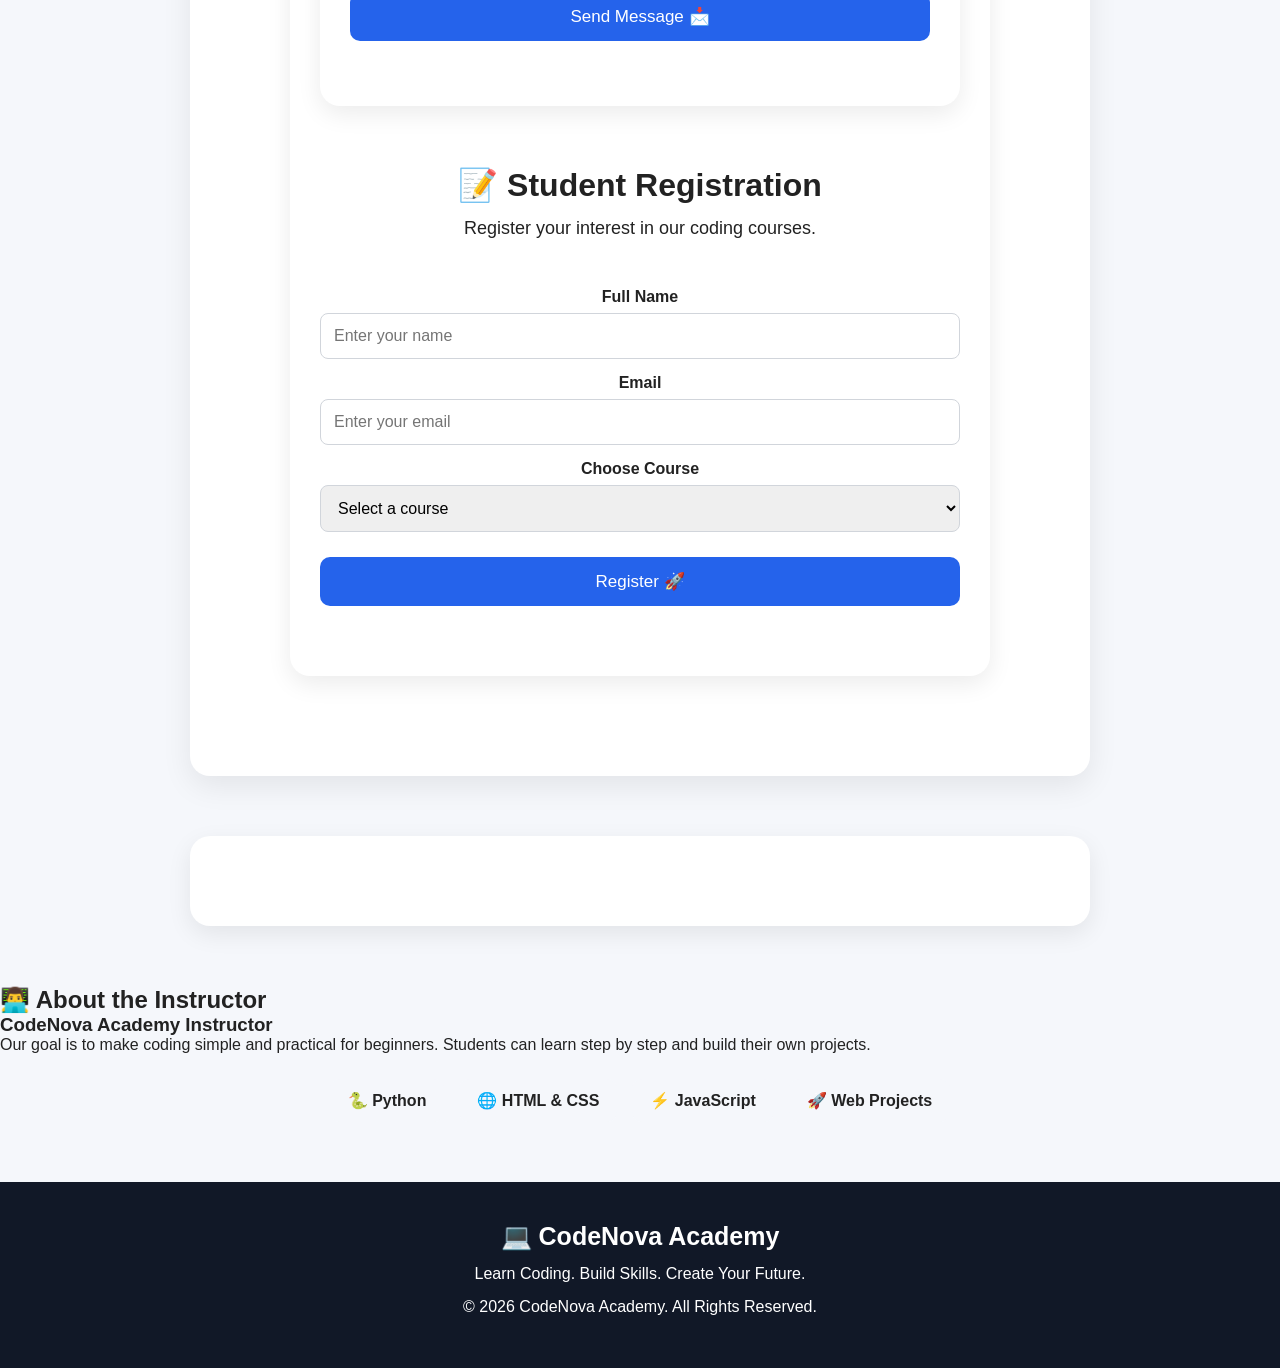
==== commit ad5ebca8: "Add files via upload" ====
--- a/index.html
+++ b/index.html
@@ -115,6 +115,43 @@
         <section class="funding" id="funding">
 
     <h2>💰 Apply for Funding</h2>
+        <h3>🚀 Future Plan</h3>
+        <h3>💰 Planned Budget</h3>
+        <h3>🌟 Expected Impact</h3>
+
+<p>
+    CodeNova Academy aims to help beginners build useful coding skills,
+    understand programming concepts and create practical digital projects.
+</p>
+
+<p>📚 Course development — Educational content and lessons</p>
+<p>💻 Website development — Platform improvements</p>
+<p>🎓 Learning projects — Practical student projects</p>
+<p>📢 Outreach — Making the platform available to more learners</p>
+    <p>
+        We plan to expand CodeNova Academy with more programming courses,
+        practical projects, learning resources and improved student support.
+    </p>
+    <div class="funding-intro">
+    <h3>🎯 The Problem</h3>
+    <p>
+        Many beginners find coding difficult because they do not have
+        simple, structured and practical learning resources.
+    </p>
+
+    <h3>💡 Our Solution</h3>
+    <p>
+        CodeNova Academy provides beginner-friendly coding courses,
+        practical lessons and project-based learning through an
+        easy-to-use online platform.
+    </p>
+
+    <h3>👥 Who We Want to Help</h3>
+    <p>
+        Students and beginners who want to develop programming and
+        website development skills.
+    </p>
+</div>
 <div class="funding-box">
     <h3>📋 Project Proposal</h3>
 
--- a/style.css
+++ b/style.css
@@ -525,4 +525,34 @@
     background: #f5f7fb;
     border-radius: 10px;
     font-weight: bold;
+}.funding-intro {
+    margin-bottom: 30px;
+    padding: 25px;
+    background: #f5f7fb;
+    border-radius: 15px;
+    text-align: left;
+}
+
+.funding-intro h3 {
+    font-size: 22px;
+    margin-top: 18px;
+    margin-bottom: 8px;
+}
+
+.funding-intro h3:first-child {
+    margin-top: 0;
+}
+
+.funding-intro p {
+    font-size: 17px;
+    line-height: 1.7;
+    margin-bottom: 10px;
+}.funding-box p {
+    margin-bottom: 12px;
+}.funding-intro h3 {
+    color: #2563eb;
+}
+
+.funding-intro p {
+    line-height: 1.8;
 }
